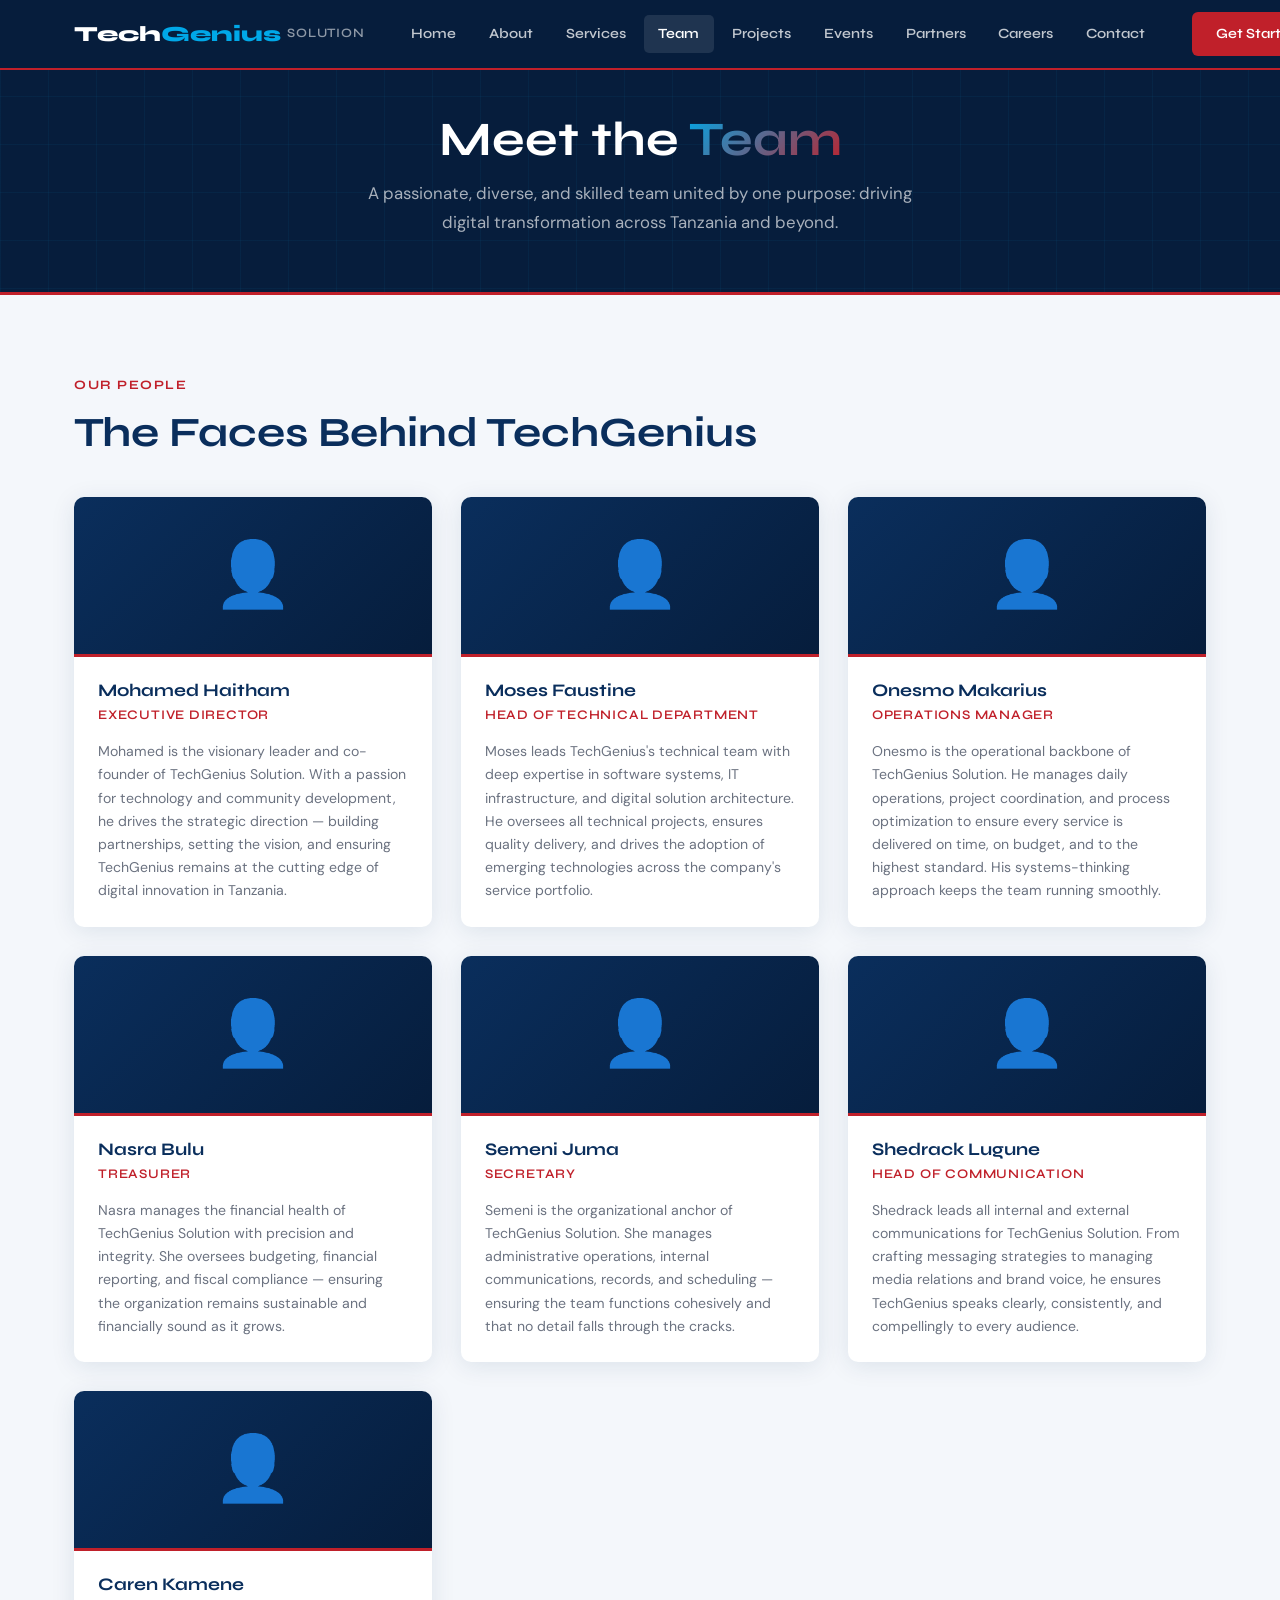
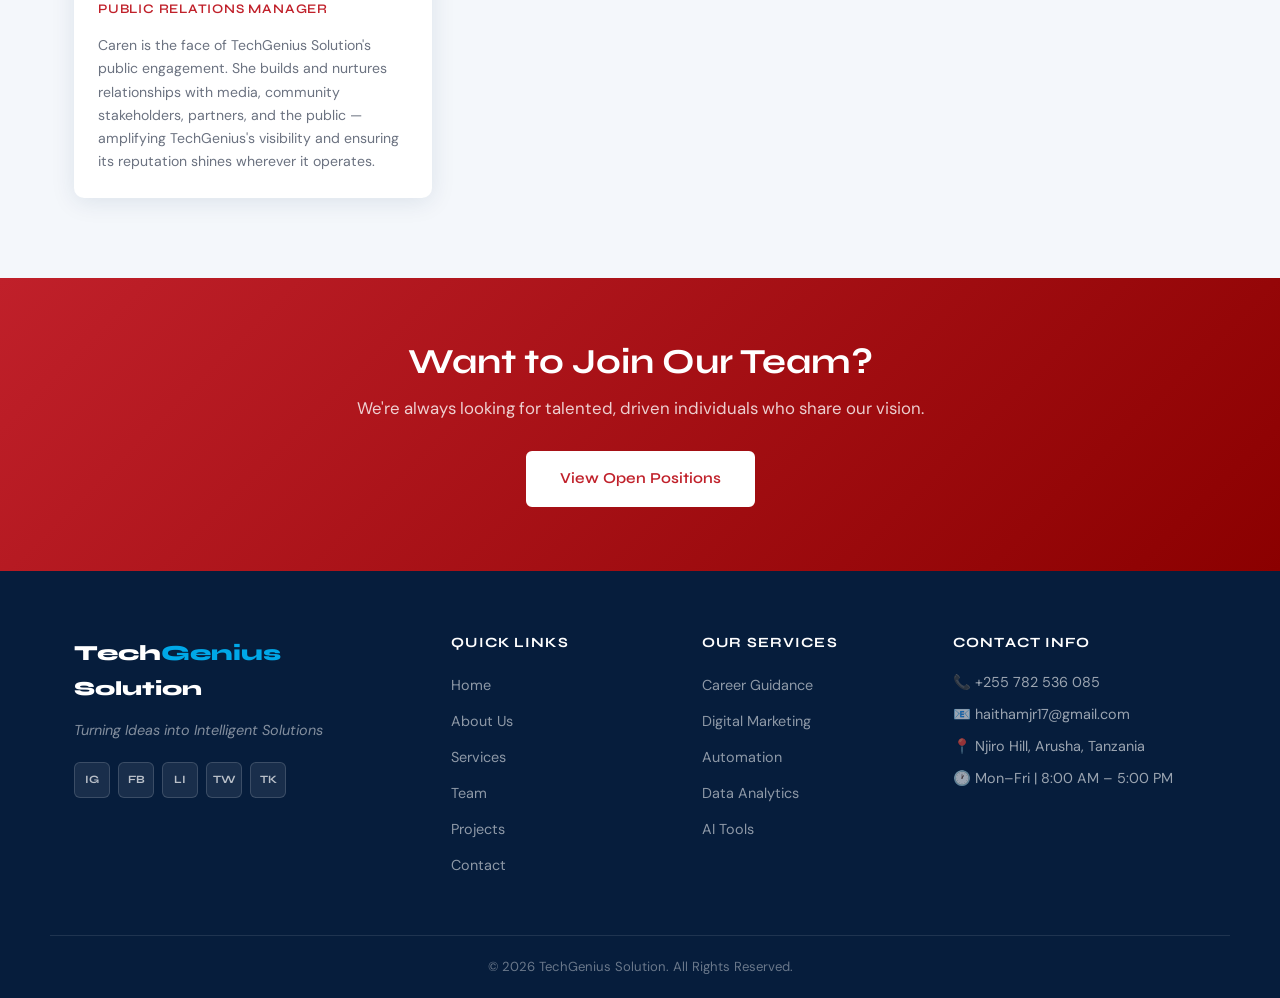
==== team.html @ 0c9426c7 "tech genius version 1" ====
<!DOCTYPE html>
<html lang="en">
<head>
  <meta charset="UTF-8"/><meta name="viewport" content="width=device-width, initial-scale=1.0"/>
  <title>Our Team — TechGenius Solution</title>
  <link rel="preconnect" href="https://fonts.googleapis.com">
  <link href="https://fonts.googleapis.com/css2?family=Syne:wght@400;600;700;800&family=DM+Sans:ital,wght@0,300;0,400;0,500;0,600;1,400&display=swap" rel="stylesheet">
  <link rel="stylesheet" href="assets/css/style.css">
</head>
<body>
  <header class="site-header" id="header">
    <div class="container header-inner">
      <a href="index.html" class="logo"><span class="logo-tech">Tech</span><span class="logo-genius">Genius</span><span class="logo-sub">Solution</span></a>
      <nav class="main-nav" id="mainNav">
        <a href="index.html">Home</a><a href="about.html">About</a><a href="services.html">Services</a><a href="team.html" class="active">Team</a><a href="projects.html">Projects</a><a href="events.html">Events</a><a href="partners.html">Partners</a><a href="careers.html">Careers</a><a href="contact.html">Contact</a>
      </nav>
      <a href="contact.html" class="btn-cta">Get Started</a>
      <button class="hamburger" id="hamburger"><span></span><span></span><span></span></button>
    </div>
  </header>

  <section class="page-hero">
    <div class="container">
      <h1>Meet the <span class="gradient-text">Team</span></h1>
      <p>A passionate, diverse, and skilled team united by one purpose: driving digital transformation across Tanzania and beyond.</p>
    </div>
  </section>

  <section class="team-section">
    <div class="container">
      <div class="section-label">Our People</div>
      <h2 class="section-title" style="margin-bottom:2.5rem;">The Faces Behind TechGenius</h2>
      <div class="team-grid">
        <div class="team-card">
          <div class="team-avatar">👤</div>
          <div class="team-card-body">
            <h3>Mohamed Haitham</h3>
            <div class="team-role">Executive Director</div>
            <p>Mohamed is the visionary leader and co-founder of TechGenius Solution. With a passion for technology and community development, he drives the strategic direction — building partnerships, setting the vision, and ensuring TechGenius remains at the cutting edge of digital innovation in Tanzania.</p>
          </div>
        </div>
        <div class="team-card">
          <div class="team-avatar">👤</div>
          <div class="team-card-body">
            <h3>Moses Faustine</h3>
            <div class="team-role">Head of Technical Department</div>
            <p>Moses leads TechGenius's technical team with deep expertise in software systems, IT infrastructure, and digital solution architecture. He oversees all technical projects, ensures quality delivery, and drives the adoption of emerging technologies across the company's service portfolio.</p>
          </div>
        </div>
        <div class="team-card">
          <div class="team-avatar">👤</div>
          <div class="team-card-body">
            <h3>Onesmo Makarius</h3>
            <div class="team-role">Operations Manager</div>
            <p>Onesmo is the operational backbone of TechGenius Solution. He manages daily operations, project coordination, and process optimization to ensure every service is delivered on time, on budget, and to the highest standard. His systems-thinking approach keeps the team running smoothly.</p>
          </div>
        </div>
        <div class="team-card">
          <div class="team-avatar">👤</div>
          <div class="team-card-body">
            <h3>Nasra Bulu</h3>
            <div class="team-role">Treasurer</div>
            <p>Nasra manages the financial health of TechGenius Solution with precision and integrity. She oversees budgeting, financial reporting, and fiscal compliance — ensuring the organization remains sustainable and financially sound as it grows.</p>
          </div>
        </div>
        <div class="team-card">
          <div class="team-avatar">👤</div>
          <div class="team-card-body">
            <h3>Semeni Juma</h3>
            <div class="team-role">Secretary</div>
            <p>Semeni is the organizational anchor of TechGenius Solution. She manages administrative operations, internal communications, records, and scheduling — ensuring the team functions cohesively and that no detail falls through the cracks.</p>
          </div>
        </div>
        <div class="team-card">
          <div class="team-avatar">👤</div>
          <div class="team-card-body">
            <h3>Shedrack Lugune</h3>
            <div class="team-role">Head of Communication</div>
            <p>Shedrack leads all internal and external communications for TechGenius Solution. From crafting messaging strategies to managing media relations and brand voice, he ensures TechGenius speaks clearly, consistently, and compellingly to every audience.</p>
          </div>
        </div>
        <div class="team-card">
          <div class="team-avatar">👤</div>
          <div class="team-card-body">
            <h3>Caren Kamene</h3>
            <div class="team-role">Public Relations Manager</div>
            <p>Caren is the face of TechGenius Solution's public engagement. She builds and nurtures relationships with media, community stakeholders, partners, and the public — amplifying TechGenius's visibility and ensuring its reputation shines wherever it operates.</p>
          </div>
        </div>
      </div>
    </div>
  </section>

  <section class="cta-banner">
    <div class="container cta-inner">
      <h2>Want to Join Our Team?</h2>
      <p>We're always looking for talented, driven individuals who share our vision.</p>
      <a href="careers.html" class="btn-primary">View Open Positions</a>
    </div>
  </section>

  <footer class="site-footer">
    <div class="container footer-grid">
      <div class="footer-col"><div class="footer-logo"><span class="logo-tech">Tech</span><span class="logo-genius">Genius</span> Solution</div><p class="footer-tagline">Turning Ideas into Intelligent Solutions</p><div class="social-links"><a href="#">IG</a><a href="#">FB</a><a href="#">LI</a><a href="#">TW</a><a href="#">TK</a></div></div>
      <div class="footer-col"><h4>Quick Links</h4><ul><li><a href="index.html">Home</a></li><li><a href="about.html">About Us</a></li><li><a href="services.html">Services</a></li><li><a href="team.html">Team</a></li><li><a href="projects.html">Projects</a></li><li><a href="contact.html">Contact</a></li></ul></div>
      <div class="footer-col"><h4>Our Services</h4><ul><li><a href="services.html">Career Guidance</a></li><li><a href="services.html">Digital Marketing</a></li><li><a href="services.html">Automation</a></li><li><a href="services.html">Data Analytics</a></li><li><a href="services.html">AI Tools</a></li></ul></div>
      <div class="footer-col"><h4>Contact Info</h4><ul class="contact-list"><li>📞 +255 782 536 085</li><li>📧 haithamjr17@gmail.com</li><li>📍 Njiro Hill, Arusha, Tanzania</li><li>🕐 Mon–Fri | 8:00 AM – 5:00 PM</li></ul></div>
    </div>
    <div class="footer-bottom"><div class="container">© 2026 TechGenius Solution. All Rights Reserved.</div></div>
  </footer>
  <script src="assets/js/main.js"></script>
</body>
</html>
---- assets/css/style.css ----
/* ===========================
   TECHGENIUS SOLUTION — CSS
   Blue & Red Professional Theme
   =========================== */

@import url('https://fonts.googleapis.com/css2?family=Syne:wght@400;600;700;800&family=DM+Sans:ital,wght@0,300;0,400;0,500;0,600;1,400&display=swap');

:root {
  --navy:    #0A2E5C;
  --navy-d:  #061D3C;
  --red:     #C0202A;
  --red-l:   #E02D38;
  --cyan:    #00A8E8;
  --teal:    #00C9A7;
  --light:   #F4F7FB;
  --white:   #FFFFFF;
  --gray:    #6B7280;
  --border:  #E2E8F0;
  --font-h:  'Syne', sans-serif;
  --font-b:  'DM Sans', sans-serif;
  --radius:  10px;
  --shadow:  0 4px 24px rgba(10,46,92,.10);
  --shadow-h:0 8px 40px rgba(10,46,92,.18);
}

*, *::before, *::after { box-sizing: border-box; margin: 0; padding: 0; }

html { scroll-behavior: smooth; }

body {
  font-family: var(--font-b);
  font-size: 16px;
  color: #1a2540;
  background: var(--white);
  line-height: 1.7;
}

a { text-decoration: none; color: inherit; }
ul { list-style: none; }
img { max-width: 100%; display: block; }

.container {
  max-width: 1180px;
  margin: 0 auto;
  padding: 0 24px;
}

/* ---- TYPOGRAPHY ---- */
h1,h2,h3,h4 { font-family: var(--font-h); font-weight: 700; line-height: 1.15; }

.gradient-text {
  background: linear-gradient(135deg, var(--cyan) 0%, var(--red) 100%);
  -webkit-background-clip: text;
  -webkit-text-fill-color: transparent;
  background-clip: text;
}

/* ---- BUTTONS ---- */
.btn-primary {
  display: inline-block;
  background: var(--red);
  color: var(--white);
  font-family: var(--font-h);
  font-weight: 600;
  font-size: .95rem;
  padding: .8rem 2rem;
  border-radius: 6px;
  transition: background .2s, transform .15s, box-shadow .2s;
  border: 2px solid var(--red);
}
.btn-primary:hover {
  background: var(--red-l);
  transform: translateY(-2px);
  box-shadow: 0 6px 20px rgba(192,32,42,.35);
}

.btn-outline {
  display: inline-block;
  background: transparent;
  color: var(--white);
  font-family: var(--font-h);
  font-weight: 600;
  font-size: .95rem;
  padding: .8rem 2rem;
  border-radius: 6px;
  border: 2px solid rgba(255,255,255,.55);
  transition: background .2s, border-color .2s;
}
.btn-outline:hover {
  background: rgba(255,255,255,.12);
  border-color: var(--white);
}

.btn-cta {
  display: inline-block;
  background: var(--red);
  color: var(--white);
  font-family: var(--font-h);
  font-weight: 600;
  font-size: .88rem;
  padding: .6rem 1.5rem;
  border-radius: 6px;
  transition: background .2s;
  white-space: nowrap;
}
.btn-cta:hover { background: var(--red-l); }

/* ---- HEADER ---- */
.site-header {
  position: fixed;
  top: 0; left: 0; right: 0;
  z-index: 1000;
  background: var(--navy-d);
  border-bottom: 2px solid var(--red);
  transition: box-shadow .3s;
}
.site-header.scrolled { box-shadow: 0 2px 24px rgba(0,0,0,.35); }

.header-inner {
  display: flex;
  align-items: center;
  gap: 2rem;
  height: 68px;
}

.logo {
  display: flex;
  align-items: baseline;
  gap: 0;
  flex-shrink: 0;
}
.logo-tech { font-family: var(--font-h); font-weight: 800; font-size: 1.35rem; color: var(--white); }
.logo-genius { font-family: var(--font-h); font-weight: 800; font-size: 1.35rem; color: var(--cyan); }
.logo-sub { font-family: var(--font-h); font-size: .8rem; color: rgba(255,255,255,.55); margin-left: .4rem; font-weight: 600; letter-spacing: .06em; text-transform: uppercase; align-self: center; }

.main-nav {
  display: flex;
  align-items: center;
  gap: .25rem;
  margin-left: auto;
}
.main-nav a {
  color: rgba(255,255,255,.75);
  font-family: var(--font-h);
  font-weight: 600;
  font-size: .88rem;
  padding: .45rem .9rem;
  border-radius: 5px;
  transition: color .2s, background .2s;
}
.main-nav a:hover,
.main-nav a.active {
  color: var(--white);
  background: rgba(255,255,255,.1);
}

.hamburger {
  display: none;
  flex-direction: column;
  gap: 5px;
  background: none;
  border: none;
  cursor: pointer;
  padding: .4rem;
  margin-left: auto;
}
.hamburger span {
  display: block;
  width: 24px; height: 2px;
  background: var(--white);
  border-radius: 2px;
  transition: .3s;
}

/* ---- HERO ---- */
.hero {
  min-height: 100vh;
  background: var(--navy-d);
  display: flex;
  align-items: center;
  padding: 6rem 0 4rem;
  position: relative;
  overflow: hidden;
}

.hero-bg-grid {
  position: absolute;
  inset: 0;
  background-image:
    linear-gradient(rgba(0,168,232,.07) 1px, transparent 1px),
    linear-gradient(90deg, rgba(0,168,232,.07) 1px, transparent 1px);
  background-size: 48px 48px;
}

.hero-orb {
  position: absolute;
  border-radius: 50%;
  filter: blur(80px);
  pointer-events: none;
}
.hero-orb-1 {
  width: 520px; height: 520px;
  background: radial-gradient(circle, rgba(192,32,42,.22), transparent 70%);
  top: -100px; right: -80px;
}
.hero-orb-2 {
  width: 400px; height: 400px;
  background: radial-gradient(circle, rgba(0,168,232,.18), transparent 70%);
  bottom: -60px; left: -60px;
}

.hero-content {
  position: relative;
  z-index: 1;
  max-width: 780px;
}

.hero-badge {
  display: inline-block;
  background: rgba(0,168,232,.15);
  color: var(--cyan);
  border: 1px solid rgba(0,168,232,.3);
  font-family: var(--font-h);
  font-size: .82rem;
  font-weight: 600;
  padding: .35rem 1rem;
  border-radius: 100px;
  margin-bottom: 1.5rem;
  letter-spacing: .04em;
}

.hero-title {
  font-size: clamp(2.4rem, 5vw, 3.8rem);
  color: var(--white);
  margin-bottom: 1.25rem;
  line-height: 1.12;
}

.hero-sub {
  color: rgba(255,255,255,.72);
  font-size: 1.1rem;
  max-width: 620px;
  margin-bottom: 2.2rem;
  line-height: 1.75;
}

.hero-btns {
  display: flex;
  gap: 1rem;
  flex-wrap: wrap;
  margin-bottom: 2.5rem;
}

.hero-tags {
  display: flex;
  flex-wrap: wrap;
  gap: .6rem;
}
.hero-tags span {
  background: rgba(255,255,255,.07);
  color: rgba(255,255,255,.65);
  border: 1px solid rgba(255,255,255,.15);
  font-size: .8rem;
  font-family: var(--font-h);
  font-weight: 600;
  padding: .3rem .85rem;
  border-radius: 100px;
  letter-spacing: .03em;
}

/* ---- STATS BAR ---- */
.stats-bar {
  background: var(--red);
  padding: 2.5rem 0;
}
.stats-grid {
  display: grid;
  grid-template-columns: repeat(4,1fr);
  gap: 1rem;
  text-align: center;
}
.stat-num {
  font-family: var(--font-h);
  font-weight: 800;
  font-size: 2.4rem;
  color: var(--white);
  line-height: 1;
}
.stat-label {
  color: rgba(255,255,255,.8);
  font-size: .88rem;
  font-weight: 500;
  margin-top: .35rem;
  text-transform: uppercase;
  letter-spacing: .06em;
}

/* ---- SECTIONS ---- */
.section { padding: 5rem 0; }

.section-label {
  font-family: var(--font-h);
  font-size: .8rem;
  font-weight: 700;
  letter-spacing: .12em;
  text-transform: uppercase;
  color: var(--red);
  margin-bottom: .75rem;
}
.section-title {
  font-size: clamp(1.8rem, 3.5vw, 2.6rem);
  color: var(--navy);
  margin-bottom: 1rem;
}
.section-sub {
  color: var(--gray);
  max-width: 580px;
  font-size: 1.05rem;
  margin-bottom: 3rem;
}

/* ---- SERVICES GRID ---- */
.services-preview { background: var(--light); }

.services-grid {
  display: grid;
  grid-template-columns: repeat(2, 1fr);
  gap: 1.5rem;
}
.service-card {
  background: var(--white);
  border: 1.5px solid var(--border);
  border-radius: var(--radius);
  padding: 2rem;
  transition: box-shadow .25s, border-color .25s, transform .2s;
  display: block;
}
.service-card:hover {
  box-shadow: var(--shadow-h);
  border-color: var(--navy);
  transform: translateY(-3px);
}
.service-icon {
  font-size: 2.2rem;
  margin-bottom: 1rem;
}
.service-card h3 {
  font-size: 1.15rem;
  color: var(--navy);
  margin-bottom: .5rem;
}
.service-card p {
  color: var(--gray);
  font-size: .93rem;
  line-height: 1.6;
  margin-bottom: 1rem;
}
.learn-more {
  color: var(--red);
  font-family: var(--font-h);
  font-weight: 600;
  font-size: .88rem;
  transition: letter-spacing .2s;
}
.service-card:hover .learn-more { letter-spacing: .03em; }

/* ---- WHY SECTION ---- */
.why-section { background: var(--navy); }
.why-section .section-label { color: var(--cyan); }
.why-section .section-title { color: var(--white); }

.why-grid {
  display: grid;
  grid-template-columns: repeat(3,1fr);
  gap: 1.5rem;
}
.why-card {
  background: rgba(255,255,255,.05);
  border: 1px solid rgba(255,255,255,.1);
  border-radius: var(--radius);
  padding: 2.2rem;
  transition: background .2s, border-color .2s;
}
.why-card:hover {
  background: rgba(255,255,255,.09);
  border-color: rgba(0,168,232,.4);
}
.why-icon { font-size: 2.4rem; margin-bottom: 1rem; }
.why-card h3 {
  font-size: 1.15rem;
  color: var(--white);
  margin-bottom: .6rem;
}
.why-card p {
  color: rgba(255,255,255,.65);
  font-size: .93rem;
  line-height: 1.65;
}

/* ---- CTA BANNER ---- */
.cta-banner {
  background: linear-gradient(135deg, var(--red) 0%, #8B0000 100%);
  padding: 4rem 0;
}
.cta-inner { text-align: center; }
.cta-inner h2 {
  font-size: clamp(1.6rem,3vw,2.2rem);
  color: var(--white);
  margin-bottom: .75rem;
}
.cta-inner p {
  color: rgba(255,255,255,.8);
  margin-bottom: 1.8rem;
  font-size: 1.05rem;
}
.cta-inner .btn-primary {
  background: var(--white);
  color: var(--red);
  border-color: var(--white);
}
.cta-inner .btn-primary:hover { background: var(--light); }

/* ---- FOOTER ---- */
.site-footer {
  background: var(--navy-d);
  padding-top: 4rem;
}
.footer-grid {
  display: grid;
  grid-template-columns: 1.6fr 1fr 1fr 1.2fr;
  gap: 2.5rem;
  padding-bottom: 3rem;
  border-bottom: 1px solid rgba(255,255,255,.1);
}
.footer-logo {
  font-family: var(--font-h);
  font-weight: 800;
  font-size: 1.25rem;
  color: var(--white);
  margin-bottom: .75rem;
}
.footer-logo .logo-genius { color: var(--cyan); }
.footer-tagline {
  color: rgba(255,255,255,.5);
  font-size: .9rem;
  margin-bottom: 1.25rem;
  font-style: italic;
}
.social-links { display: flex; gap: .5rem; }
.social-links a {
  display: inline-flex;
  align-items: center;
  justify-content: center;
  width: 36px; height: 36px;
  background: rgba(255,255,255,.08);
  border: 1px solid rgba(255,255,255,.15);
  border-radius: 6px;
  color: rgba(255,255,255,.7);
  font-family: var(--font-h);
  font-weight: 700;
  font-size: .7rem;
  transition: background .2s, color .2s;
}
.social-links a:hover { background: var(--red); color: var(--white); border-color: var(--red); }

.footer-col h4 {
  font-family: var(--font-h);
  font-size: .88rem;
  text-transform: uppercase;
  letter-spacing: .08em;
  color: var(--white);
  margin-bottom: 1.25rem;
}
.footer-col ul li {
  margin-bottom: .55rem;
}
.footer-col ul a {
  color: rgba(255,255,255,.55);
  font-size: .9rem;
  transition: color .2s;
}
.footer-col ul a:hover { color: var(--cyan); }
.contact-list li {
  color: rgba(255,255,255,.6);
  font-size: .9rem;
  line-height: 1.6;
}

.footer-bottom {
  text-align: center;
  padding: 1.25rem 0;
  color: rgba(255,255,255,.4);
  font-size: .82rem;
}
.footer-bottom a {
  color: rgba(255,255,255,.5);
  transition: color .2s;
}
.footer-bottom a:hover { color: var(--cyan); }

/* ---- PAGE HEADER ---- */
.page-hero {
  background: var(--navy-d);
  padding: 7rem 0 3.5rem;
  text-align: center;
  position: relative;
  overflow: hidden;
  border-bottom: 3px solid var(--red);
}
.page-hero::before {
  content: '';
  position: absolute;
  inset: 0;
  background-image:
    linear-gradient(rgba(0,168,232,.06) 1px, transparent 1px),
    linear-gradient(90deg, rgba(0,168,232,.06) 1px, transparent 1px);
  background-size: 48px 48px;
}
.page-hero .container { position: relative; }
.page-hero h1 {
  font-size: clamp(2rem,4vw,3rem);
  color: var(--white);
  margin-bottom: .75rem;
}
.page-hero p {
  color: rgba(255,255,255,.65);
  font-size: 1.05rem;
  max-width: 560px;
  margin: 0 auto;
}

/* ---- ABOUT PAGE ---- */
.about-story { padding: 5rem 0; }
.about-story .container {
  display: grid;
  grid-template-columns: 1fr 1fr;
  gap: 4rem;
  align-items: start;
}
.about-story p { color: var(--gray); margin-bottom: 1rem; line-height: 1.75; }

.mission-vision {
  background: var(--light);
  padding: 5rem 0;
}
.mv-grid {
  display: grid;
  grid-template-columns: 1fr 1fr;
  gap: 2rem;
}
.mv-card {
  background: var(--white);
  border-radius: var(--radius);
  padding: 2.5rem;
  border-top: 4px solid var(--red);
  box-shadow: var(--shadow);
}
.mv-card.vision { border-top-color: var(--navy); }
.mv-card h3 {
  color: var(--navy);
  margin-bottom: 1rem;
  font-size: 1.2rem;
}
.mv-card p {
  color: var(--gray);
  font-style: italic;
  font-size: 1rem;
  line-height: 1.75;
}

.values-section { padding: 5rem 0; background: var(--navy); }
.values-section .section-label { color: var(--cyan); }
.values-section .section-title { color: var(--white); margin-bottom: 2.5rem; }
.values-grid {
  display: grid;
  grid-template-columns: repeat(3,1fr);
  gap: 1.5rem;
}
.value-card {
  background: rgba(255,255,255,.05);
  border: 1px solid rgba(255,255,255,.1);
  border-radius: var(--radius);
  padding: 1.8rem;
}
.value-icon { font-size: 2rem; margin-bottom: .75rem; }
.value-card h3 { color: var(--white); font-size: 1rem; margin-bottom: .5rem; }
.value-card p { color: rgba(255,255,255,.6); font-size: .9rem; line-height: 1.65; }

/* ---- SERVICES PAGE ---- */
.services-full { padding: 5rem 0; }
.services-list { display: flex; flex-direction: column; gap: 3rem; }
.service-row {
  display: grid;
  grid-template-columns: 72px 1fr;
  gap: 1.5rem;
  background: var(--white);
  border: 1.5px solid var(--border);
  border-radius: var(--radius);
  padding: 2.2rem;
  box-shadow: var(--shadow);
  transition: box-shadow .2s, border-color .2s;
}
.service-row:hover { box-shadow: var(--shadow-h); border-color: var(--navy); }
.service-row-icon {
  width: 72px; height: 72px;
  background: var(--light);
  border-radius: 12px;
  display: flex;
  align-items: center;
  justify-content: center;
  font-size: 2rem;
  flex-shrink: 0;
}
.service-row-body h3 {
  color: var(--navy);
  font-size: 1.3rem;
  margin-bottom: .75rem;
}
.service-row-body ul { padding-left: 0; }
.service-row-body ul li {
  color: var(--gray);
  font-size: .92rem;
  padding: .25rem 0;
  padding-left: 1.4rem;
  position: relative;
  line-height: 1.6;
}
.service-row-body ul li::before {
  content: '✔';
  position: absolute;
  left: 0;
  color: var(--teal);
  font-size: .8rem;
  top: .3rem;
}

/* ---- TEAM PAGE ---- */
.team-section { padding: 5rem 0; background: var(--light); }
.team-grid {
  display: grid;
  grid-template-columns: repeat(3,1fr);
  gap: 1.8rem;
}
.team-card {
  background: var(--white);
  border-radius: var(--radius);
  overflow: hidden;
  box-shadow: var(--shadow);
  transition: box-shadow .25s, transform .2s;
}
.team-card:hover { box-shadow: var(--shadow-h); transform: translateY(-4px); }
.team-avatar {
  background: linear-gradient(135deg, var(--navy) 0%, var(--navy-d) 100%);
  height: 160px;
  display: flex;
  align-items: center;
  justify-content: center;
  font-size: 4rem;
  position: relative;
  border-bottom: 3px solid var(--red);
}
.team-card-body { padding: 1.5rem; }
.team-card-body h3 { color: var(--navy); font-size: 1.1rem; margin-bottom: .2rem; }
.team-role {
  color: var(--red);
  font-family: var(--font-h);
  font-weight: 600;
  font-size: .82rem;
  text-transform: uppercase;
  letter-spacing: .06em;
  margin-bottom: .85rem;
}
.team-card-body p { color: var(--gray); font-size: .88rem; line-height: 1.65; }

/* ---- PROJECTS PAGE ---- */
.projects-section { padding: 5rem 0; }
.projects-grid {
  display: grid;
  grid-template-columns: repeat(2,1fr);
  gap: 1.8rem;
}
.project-card {
  background: var(--white);
  border: 1.5px solid var(--border);
  border-radius: var(--radius);
  padding: 2rem;
  box-shadow: var(--shadow);
  transition: box-shadow .2s, transform .2s;
}
.project-card:hover { box-shadow: var(--shadow-h); transform: translateY(-3px); }
.project-tag {
  display: inline-block;
  background: rgba(192,32,42,.1);
  color: var(--red);
  font-family: var(--font-h);
  font-size: .75rem;
  font-weight: 700;
  padding: .25rem .8rem;
  border-radius: 100px;
  margin-bottom: 1rem;
  letter-spacing: .05em;
  text-transform: uppercase;
}
.project-card h3 { color: var(--navy); font-size: 1.15rem; margin-bottom: .6rem; }
.project-card p { color: var(--gray); font-size: .92rem; line-height: 1.65; margin-bottom: 1rem; }
.project-impact {
  background: var(--light);
  border-radius: 6px;
  padding: .65rem 1rem;
  color: var(--navy);
  font-size: .88rem;
  font-weight: 600;
}
.project-impact::before { content: '📈 '; }

/* ---- EVENTS PAGE ---- */
.events-section { padding: 5rem 0; background: var(--light); }
.events-list { display: flex; flex-direction: column; gap: 1.25rem; }
.event-card {
  background: var(--white);
  border-radius: var(--radius);
  padding: 1.8rem 2rem;
  display: grid;
  grid-template-columns: 3rem 1fr;
  gap: 1.25rem;
  align-items: start;
  box-shadow: var(--shadow);
  border-left: 4px solid var(--red);
  transition: box-shadow .2s;
}
.event-card:hover { box-shadow: var(--shadow-h); }
.event-emoji { font-size: 1.8rem; line-height: 1; }
.event-card h3 { color: var(--navy); font-size: 1.05rem; margin-bottom: .35rem; }
.event-card p { color: var(--gray); font-size: .9rem; line-height: 1.6; }

/* ---- CAREERS PAGE ---- */
.careers-section { padding: 5rem 0; }
.careers-intro { max-width: 700px; margin-bottom: 3rem; }
.careers-intro p { color: var(--gray); margin-bottom: 1rem; line-height: 1.75; }

.positions-grid {
  display: grid;
  grid-template-columns: repeat(2,1fr);
  gap: 1.5rem;
  margin-bottom: 3rem;
}
.position-card {
  background: var(--white);
  border: 1.5px solid var(--border);
  border-radius: var(--radius);
  padding: 1.8rem;
  box-shadow: var(--shadow);
}
.position-type {
  display: inline-block;
  background: rgba(10,46,92,.08);
  color: var(--navy);
  font-family: var(--font-h);
  font-size: .75rem;
  font-weight: 700;
  padding: .2rem .7rem;
  border-radius: 100px;
  margin-bottom: .75rem;
  text-transform: uppercase;
}
.position-card h3 { color: var(--navy); font-size: 1.05rem; margin-bottom: .5rem; }
.position-card p { color: var(--gray); font-size: .9rem; line-height: 1.6; }

.apply-box {
  background: var(--navy-d);
  border-radius: var(--radius);
  padding: 2.5rem;
  color: var(--white);
}
.apply-box h3 { font-size: 1.3rem; margin-bottom: .75rem; color: var(--white); }
.apply-box p { color: rgba(255,255,255,.7); margin-bottom: 1.25rem; line-height: 1.7; }
.apply-email {
  color: var(--cyan);
  font-family: var(--font-h);
  font-weight: 600;
  font-size: 1rem;
  text-decoration: underline;
}

/* ---- CONTACT PAGE ---- */
.contact-section { padding: 5rem 0; }
.contact-grid {
  display: grid;
  grid-template-columns: 1fr 1.4fr;
  gap: 3.5rem;
  margin-bottom: 3rem;
}
.contact-info h2 { color: var(--navy); margin-bottom: 1rem; font-size: 1.6rem; }
.contact-info p { color: var(--gray); margin-bottom: 2rem; line-height: 1.7; }
.info-list { display: flex; flex-direction: column; gap: .9rem; }
.info-item {
  display: flex;
  align-items: flex-start;
  gap: .85rem;
}
.info-icon {
  width: 42px; height: 42px;
  background: rgba(192,32,42,.1);
  border-radius: 8px;
  display: flex;
  align-items: center;
  justify-content: center;
  font-size: 1.1rem;
  flex-shrink: 0;
}
.info-text strong { display: block; color: var(--navy); font-size: .88rem; font-family: var(--font-h); text-transform: uppercase; letter-spacing: .05em; margin-bottom: .15rem; }
.info-text span { color: var(--gray); font-size: .93rem; }

.contact-form {
  background: var(--white);
  border: 1.5px solid var(--border);
  border-radius: var(--radius);
  padding: 2.5rem;
  box-shadow: var(--shadow);
}
.form-group { margin-bottom: 1.25rem; }
.form-group label {
  display: block;
  color: var(--navy);
  font-family: var(--font-h);
  font-weight: 600;
  font-size: .85rem;
  margin-bottom: .4rem;
  text-transform: uppercase;
  letter-spacing: .05em;
}
.form-group input,
.form-group textarea,
.form-group select {
  width: 100%;
  padding: .75rem 1rem;
  border: 1.5px solid var(--border);
  border-radius: 6px;
  font-family: var(--font-b);
  font-size: .95rem;
  color: var(--navy);
  background: var(--light);
  transition: border-color .2s, box-shadow .2s;
  outline: none;
  appearance: none;
}
.form-group input:focus,
.form-group textarea:focus,
.form-group select:focus {
  border-color: var(--navy);
  box-shadow: 0 0 0 3px rgba(10,46,92,.1);
  background: var(--white);
}
.form-group textarea { resize: vertical; min-height: 130px; }
.form-row { display: grid; grid-template-columns: 1fr 1fr; gap: 1rem; }

.map-section { margin-top: 1rem; }
.map-section h3 {
  color: var(--navy);
  font-size: 1.2rem;
  margin-bottom: 1rem;
}
.map-wrap {
  border-radius: var(--radius);
  overflow: hidden;
  border: 2px solid var(--border);
  box-shadow: var(--shadow);
}

/* ---- PARTNERS PAGE ---- */
.partners-section { padding: 5rem 0; background: var(--light); }
.partner-cats { display: flex; flex-direction: column; gap: 3rem; }
.partner-cat h3 {
  color: var(--navy);
  font-size: 1.1rem;
  margin-bottom: 1.25rem;
  display: flex;
  align-items: center;
  gap: .5rem;
}
.partner-logos {
  display: flex;
  flex-wrap: wrap;
  gap: 1rem;
}
.partner-placeholder {
  background: var(--white);
  border: 1.5px dashed var(--border);
  border-radius: var(--radius);
  padding: 1.25rem 2rem;
  color: var(--gray);
  font-size: .85rem;
  font-style: italic;
}

/* ---- RESPONSIVE ---- */
@media (max-width: 900px) {
  .main-nav { display: none; }
  .main-nav.open {
    display: flex;
    flex-direction: column;
    position: absolute;
    top: 68px; left: 0; right: 0;
    background: var(--navy-d);
    padding: 1rem 1.5rem 1.5rem;
    gap: .25rem;
    border-bottom: 2px solid var(--red);
  }
  .hamburger { display: flex; }
  .btn-cta { display: none; }

  .services-grid,
  .why-grid,
  .mv-grid,
  .values-grid,
  .team-grid,
  .projects-grid,
  .positions-grid,
  .contact-grid { grid-template-columns: 1fr; }
  .about-story .container { grid-template-columns: 1fr; gap: 2rem; }
  .stats-grid { grid-template-columns: repeat(2,1fr); gap: 1.5rem; }
  .footer-grid { grid-template-columns: 1fr 1fr; gap: 2rem; }
  .service-row { grid-template-columns: 1fr; }
  .service-row-icon { width: 56px; height: 56px; }
  .form-row { grid-template-columns: 1fr; }
}

@media (max-width: 560px) {
  .stats-grid { grid-template-columns: 1fr 1fr; }
  .footer-grid { grid-template-columns: 1fr; }
  .hero-btns { flex-direction: column; }
  .team-grid { grid-template-columns: 1fr; }
}
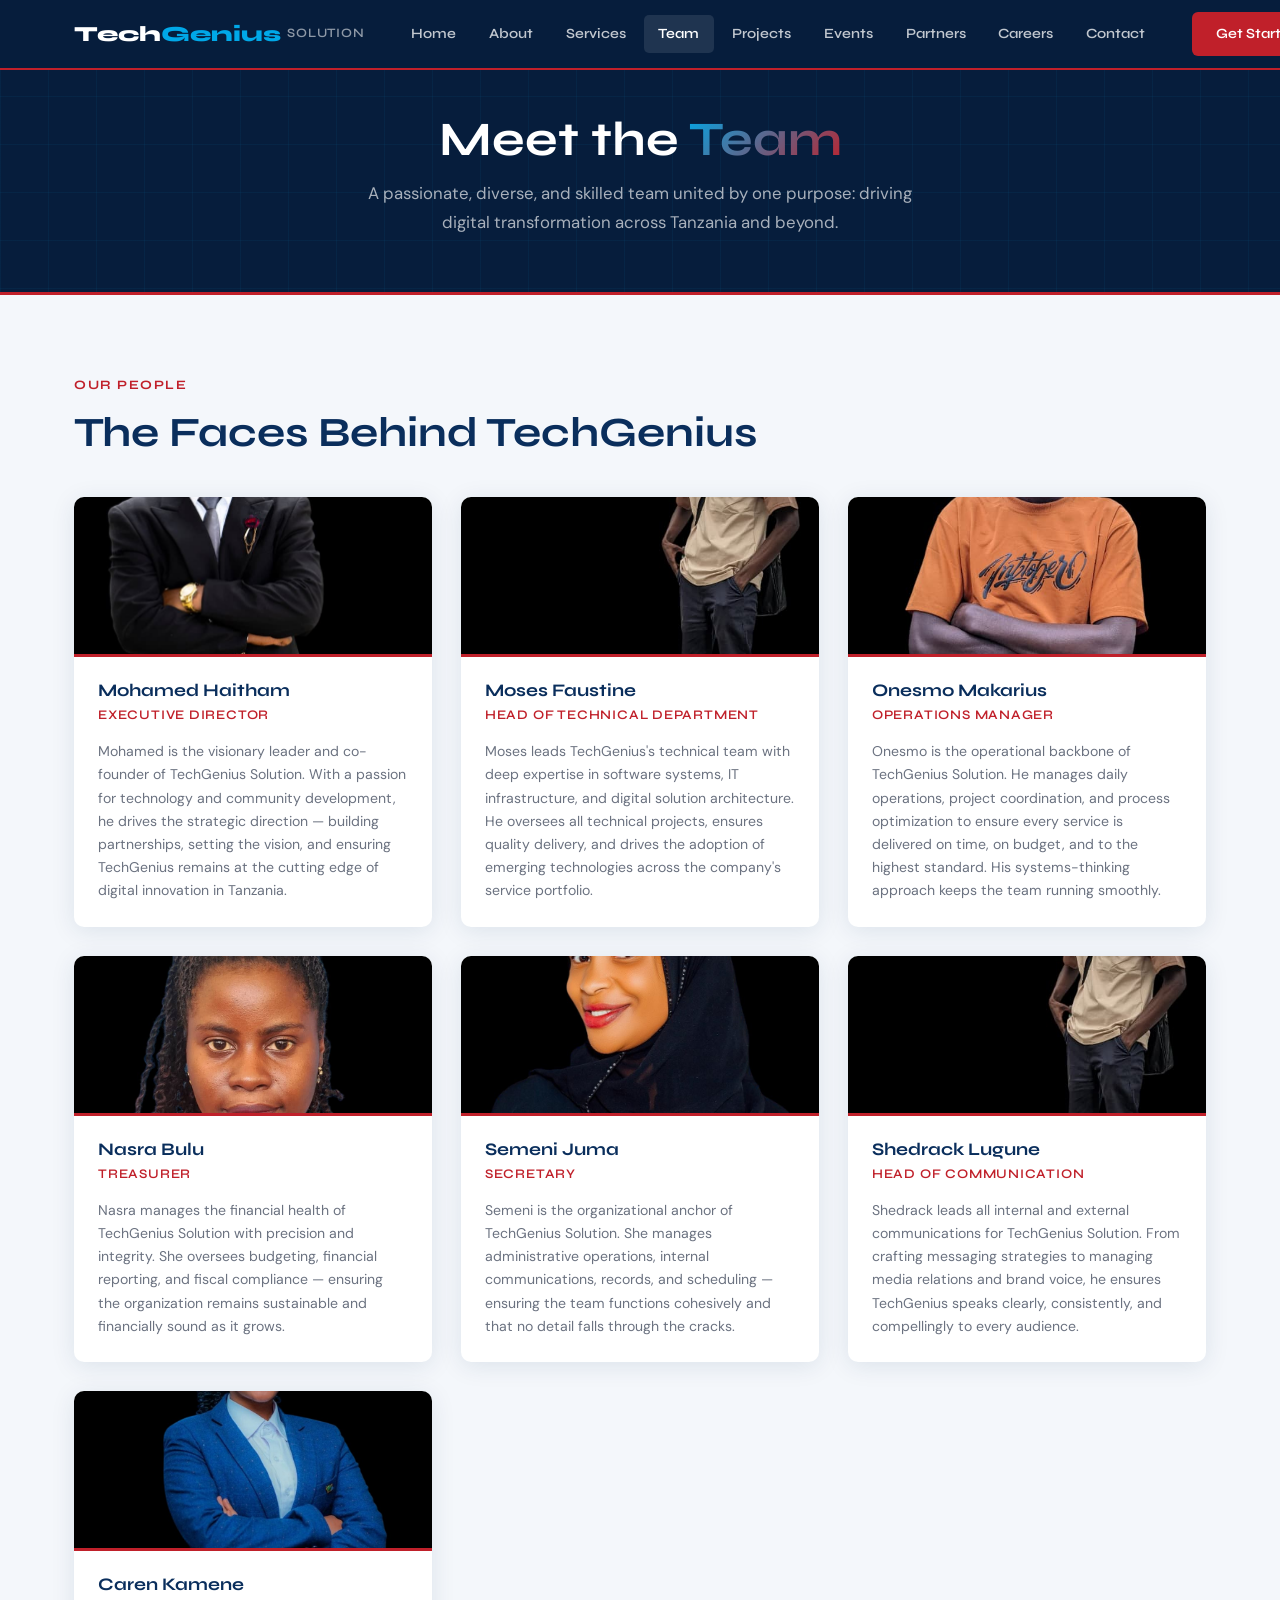
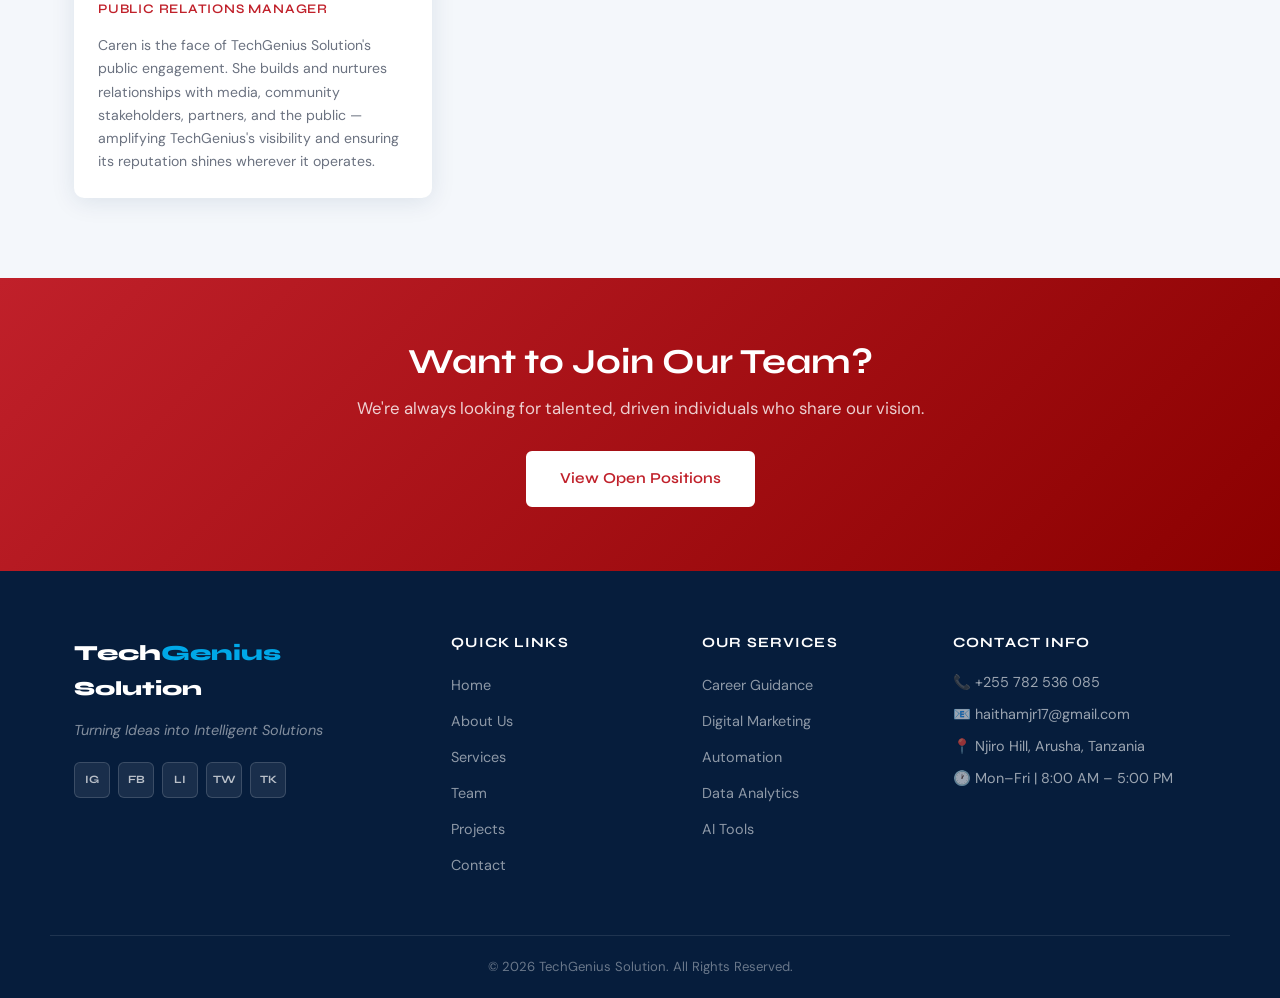
==== commit 0da6fe96: "pictures were added" ====
--- a/team.html
+++ b/team.html
@@ -32,7 +32,7 @@
       <h2 class="section-title" style="margin-bottom:2.5rem;">The Faces Behind TechGenius</h2>
       <div class="team-grid">
         <div class="team-card">
-          <div class="team-avatar">👤</div>
+          <div class="team-avatar" style="background: url('assets/images/Mohamed.jpeg') center/cover no-repeat;"></div>
           <div class="team-card-body">
             <h3>Mohamed Haitham</h3>
             <div class="team-role">Executive Director</div>
@@ -40,7 +40,7 @@
           </div>
         </div>
         <div class="team-card">
-          <div class="team-avatar">👤</div>
+          <div class="team-avatar" style="background: url('assets/images/Shadrack.jpeg') center/cover no-repeat;"></div>
           <div class="team-card-body">
             <h3>Moses Faustine</h3>
             <div class="team-role">Head of Technical Department</div>
@@ -48,7 +48,7 @@
           </div>
         </div>
         <div class="team-card">
-          <div class="team-avatar">👤</div>
+          <div class="team-avatar" style="background: url('assets/images/Onesmo.jpeg') center/cover no-repeat;"></div>
           <div class="team-card-body">
             <h3>Onesmo Makarius</h3>
             <div class="team-role">Operations Manager</div>
@@ -56,7 +56,7 @@
           </div>
         </div>
         <div class="team-card">
-          <div class="team-avatar">👤</div>
+          <div class="team-avatar" style="background: url('assets/images/Nasra.jpeg') center/cover no-repeat;"></div>
           <div class="team-card-body">
             <h3>Nasra Bulu</h3>
             <div class="team-role">Treasurer</div>
@@ -64,7 +64,7 @@
           </div>
         </div>
         <div class="team-card">
-          <div class="team-avatar">👤</div>
+          <div class="team-avatar" style="background: url('assets/images/Semeni.jpeg') center/cover no-repeat;"></div>
           <div class="team-card-body">
             <h3>Semeni Juma</h3>
             <div class="team-role">Secretary</div>
@@ -72,7 +72,7 @@
           </div>
         </div>
         <div class="team-card">
-          <div class="team-avatar">👤</div>
+          <div class="team-avatar" style="background: url('assets/images/Shadrack.jpeg') center/cover no-repeat;"></div>
           <div class="team-card-body">
             <h3>Shedrack Lugune</h3>
             <div class="team-role">Head of Communication</div>
@@ -80,7 +80,7 @@
           </div>
         </div>
         <div class="team-card">
-          <div class="team-avatar">👤</div>
+          <div class="team-avatar" style="background: url('assets/images/Caren.jpeg') center/cover no-repeat;"></div>
           <div class="team-card-body">
             <h3>Caren Kamene</h3>
             <div class="team-role">Public Relations Manager</div>
